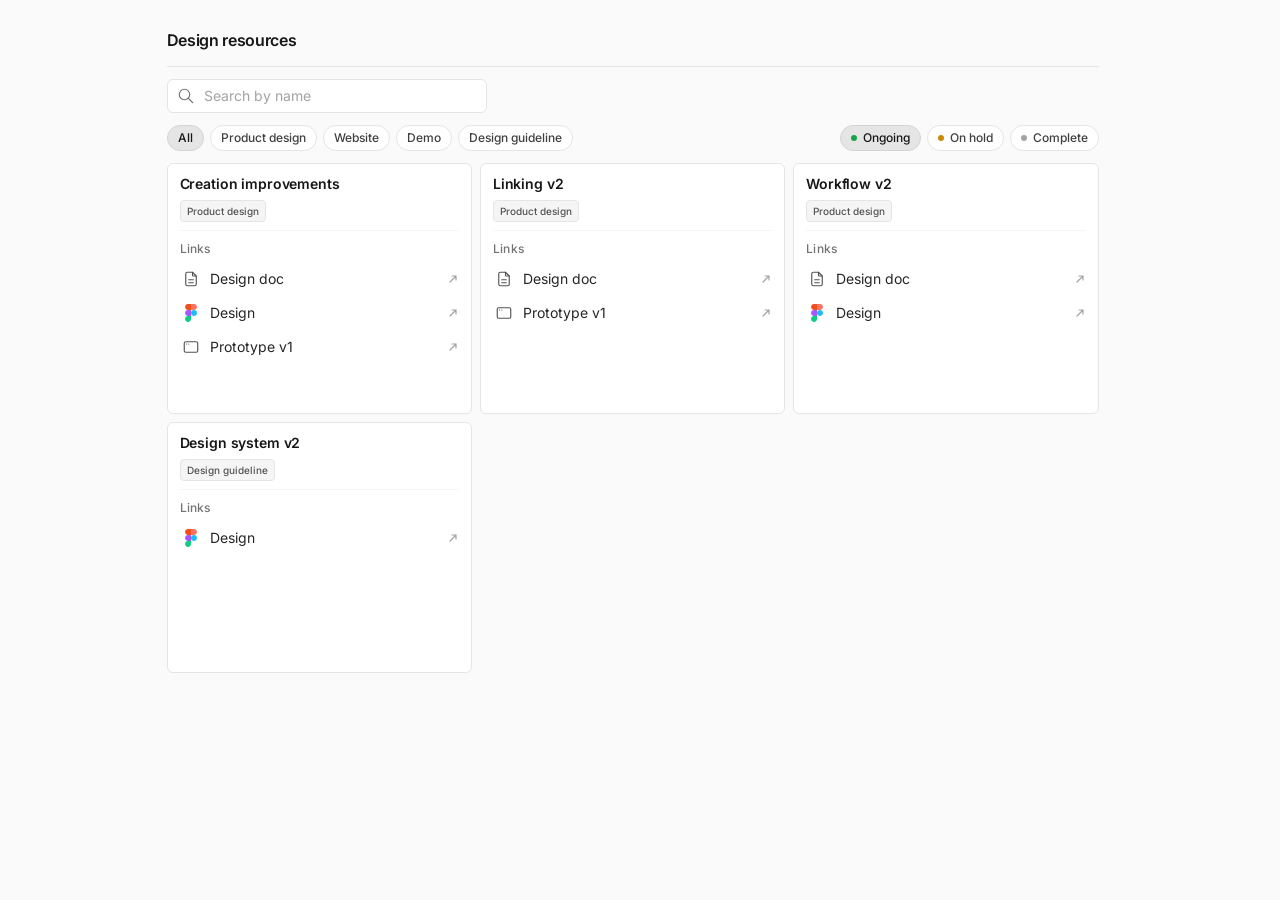
==== index.html @ 4260d7db "Add files via upload" ====
<!DOCTYPE html>
<html lang="en">
  <head>
    <meta charset="utf-8" />
    <meta name="viewport" content="width=device-width, initial-scale=1.0" />
    <title>Design resources</title>
    <link rel="preconnect" href="https://fonts.googleapis.com" />
    <link rel="preconnect" href="https://fonts.gstatic.com" crossorigin />
    <link
      href="https://fonts.googleapis.com/css2?family=Inter:wght@400;500;600&display=swap"
      rel="stylesheet"
    />
    <link rel="stylesheet" href="tokens.css" />
  </head>
  <body>
    <main class="resources-page">
      <header class="resources-header">
        <h1>Design resources</h1>
      </header>

      <div id="resource-search-wrap" class="resource-search-wrap" hidden>
        <div class="resource-search-field" role="search">
          <span class="resource-search-icon" aria-hidden="true">
            <img
              src="assets/search.svg"
              alt=""
              width="18"
              height="18"
              decoding="async"
            />
          </span>
          <input
            id="resource-search"
            class="resource-search-input"
            type="search"
            placeholder="Search by name"
            autocomplete="off"
            enterkeyhint="search"
            aria-label="Search by name"
          />
        </div>
      </div>

      <div class="resources-toolbar">
        <div
          id="quick-filters"
          class="resource-quick-filters"
          role="toolbar"
          aria-label="Filter by tag"
          hidden
        ></div>
        <div
          id="view-filters"
          class="resource-view-filters"
          role="toolbar"
          aria-label="View filter"
          hidden
        ></div>
      </div>

      <div id="grid" class="resource-grid" aria-live="polite"></div>
      <p id="empty" class="resources-empty" hidden>No resources in data file yet.</p>
      <p id="empty-filter" class="resources-empty" hidden>No resources match this filter.</p>
      <p id="err" class="resources-err" hidden></p>
    </main>

    <!-- Same shape as data/links.json; used when the page is opened via file:// (fetch to JSON is blocked). Keep in sync when editing the file. -->
    <script type="application/json" id="fallback-links">
{
  "resources": [
    {
      "name": "Homepage redesign",
      "tag": "product-design",
      "view": "on-hold",
      "links": [
        {
          "label": "Inspiration",
          "href": "https://www.figma.com/board/WPGRhJR5JVvFm6p3TvDFmA/Homepage-redesign?node-id=0-1&p=f&t=IoSSAjPGUx0lSSe9-0"
        },
        {
          "label": "Design",
          "href": "https://www.figma.com/design/GAWVOEH6sehUsTHfCfNDpU/Homepage-redesign?t=IoSSAjPGUx0lSSe9-0"
        },
        {
          "label": "Prototype v0",
          "href": "https://drive.google.com/file/d/1BAF8KhDZl_5IWZ2QL9JO8zHejgyamKcm/view?usp=sharing"
        }
      ]
    },
    {
      "name": "Onboarding redesign",
      "tag": "product-design",
      "view": "on-hold",
      "links": [
        {
          "label": "Design doc",
          "href": "https://docs.google.com/document/d/1ep5hj3tiMQkr3mcLCYQXeJiurlFkTJES2Kz4IPjt_mE/edit?tab=t.v4n4txp6yev1#heading=h.jhxwtib2pn4n"
        },
        {
          "label": "Clarity recording insights",
          "href": "https://www.figma.com/board/CRPDD4JGa6esvdpUEzXLcI/Onboarding?node-id=53-85&t=ZHStshKgX3DJrRkn-0"
        },
        {
          "label": "Inspiration",
          "href": "https://www.figma.com/board/CRPDD4JGa6esvdpUEzXLcI/Onboarding?node-id=87-417&t=NTDKH1m8DcfjASlJ-0"
        },
        {
          "label": "User personas & goals",
          "href": "https://www.figma.com/board/CRPDD4JGa6esvdpUEzXLcI/Onboarding?node-id=130-85&t=d9yx2H2x2cJq1bWY-0"
        }
      ]
    },
    {
      "name": "Creation improvements",
      "tag": "product-design",
      "links": [
        {
          "label": "Design doc",
          "href": "https://docs.google.com/document/d/1ep5hj3tiMQkr3mcLCYQXeJiurlFkTJES2Kz4IPjt_mE/edit?tab=t.gqfajdvglpc5#heading=h.va9l8ynxk13z"
        },
        {
          "label": "Design",
          "href": "https://www.figma.com/design/TFyzTHUAM3XOqbOU7EnC3d/Creation-improvements?node-id=0-1&p=f&t=yjpMOJLGXFYWvlub-0"
        },
        {
          "label": "Prototype v1",
          "href": "https://drive.google.com/file/d/1Si0c7xK-1jrAhjdYR4jqeRR9EQx9vLI4/view?usp=sharing"
        }
      ]
    },
    {
      "name": "Linking v2",
      "tag": "product-design",
      "links": [
        {
          "label": "Design doc",
          "href": "https://docs.google.com/document/d/1ep5hj3tiMQkr3mcLCYQXeJiurlFkTJES2Kz4IPjt_mE/edit?tab=t.zhesl8fvb1fy"
        },
        {
          "label": "Prototype v1",
          "href": "https://drive.google.com/file/d/1Imyvmd8l11Xgbjx_CxVz3QPyJSB5KmF3/view?usp=sharing"
        }
      ]
    },
    {
      "name": "Workflow v2",
      "tag": "product-design",
      "links": [
        {
          "label": "Design doc",
          "href": "https://docs.google.com/document/d/1ep5hj3tiMQkr3mcLCYQXeJiurlFkTJES2Kz4IPjt_mE/edit?tab=t.9l56mtk56zoh#heading=h.a7e0eis4a3ps"
        },
        {
          "label": "Design",
          "href": "https://www.figma.com/design/8ufFWdmZH5UtOGQsQshhQ8/Workflow_v2?node-id=442-44501&p=f&t=so8jbto03PakPUNu-0"
        }
      ]
    },
    {
      "name": "Design system v2",
      "tag": "design-guideline",
      "links": [
        {
          "label": "Design",
          "href": "https://www.figma.com/design/fbeJw3rPQLq14eTt3NGfI9/Muir-Design-system_v2?node-id=0-1&p=f&t=Ym087odmeCtdCGT6-0"
        }
      ]
    },
    {
      "name": "Website design system",
      "tags": ["design-guideline", "website"],
      "view": "complete",
      "links": [
        {
          "label": "Design",
          "href": "https://www.figma.com/design/m5XskbydT4HR58OdwDSs4e/Website-design-system?t=so8jbto03PakPUNu-0"
        }
      ]
    },
    {
      "name": "Website revamp",
      "tag": "website",
      "view": "complete",
      "links": [
        {
          "label": "Board",
          "href": "https://www.figma.com/board/oCE87knLr4OmLIeWO4GogT/Editing-feature-redesign_Whiteboard?node-id=0-1&p=f&t=so8jbto03PakPUNu-0"
        }
      ]
    },
    {
      "name": "Tariff landing page",
      "tag": "website",
      "view": "complete",
      "links": [
        {
          "label": "Design",
          "href": "https://www.figma.com/design/iotC2Rnxs7PGqPGrMBqwxi/Tariff-landing-page?t=so8jbto03PakPUNu-0"
        }
      ]
    },
    {
      "name": "Cost landing page",
      "tag": "website",
      "view": "complete",
      "links": [
        {
          "label": "Design doc",
          "href": "https://docs.google.com/document/d/1E4Okkc2x21LV1vKPIiXa5G9AdENEXAiEFhicgtlJYgk/edit?tab=t.0"
        },
        {
          "label": "Design",
          "href": "https://www.figma.com/design/gqpk5LXnGDwBq81qrUJtlu/Cost-landing-page?node-id=0-1&p=f&t=so8jbto03PakPUNu-0"
        }
      ]
    },
    {
      "name": "Public product model landing page",
      "tag": "website",
      "view": "complete",
      "links": [
        {
          "label": "Board",
          "href": "https://www.figma.com/board/oCE87knLr4OmLIeWO4GogT/Editing-feature-redesign_Whiteboard?node-id=0-1&p=f&t=so8jbto03PakPUNu-0"
        }
      ]
    },
    {
      "name": "Listing",
      "tag": "product-design",
      "view": "complete",
      "links": [
        {
          "label": "Design",
          "href": "https://www.figma.com/design/LvsgGwq2siSihGj2TXwzN0/Listing?node-id=931-3&p=f&t=so8jbto03PakPUNu-0"
        }
      ]
    },
    {
      "name": "Bom import v1",
      "tag": "product-design",
      "view": "complete",
      "links": [
        {
          "label": "Design",
          "href": "https://www.figma.com/design/VZL7SmMMVnGBJnlivUoXMl/Bom-import_v1?node-id=385-36909&p=f&t=so8jbto03PakPUNu-0"
        }
      ]
    },
    {
      "name": "Editing redesign v1",
      "tag": "product-design",
      "view": "complete",
      "links": [
        {
          "label": "User flow",
          "href": "https://www.figma.com/board/oCE87knLr4OmLIeWO4GogT/Editing-feature-redesign_Whiteboard?node-id=0-1&p=f&t=so8jbto03PakPUNu-0"
        }
      ]
    },
    {
      "name": "AWS climate week demo",
      "tag": "demo",
      "view": "complete",
      "links": [
        {
          "label": "Demo",
          "href": "https://drive.google.com/file/d/1S-1e2jHPtjKtqLByapTzcCzu1nZtcj-H/view?usp=sharing"
        }
      ]
    }
  ]
}
    </script>

    <script>
      (function () {
        var TAG_FILTERS = [
          { id: "all", label: "All" },
          { id: "product-design", label: "Product design" },
          { id: "website", label: "Website" },
          { id: "demo", label: "Demo" },
          { id: "design-guideline", label: "Design guideline" },
        ];

        var VIEW_OPTIONS = [
          {
            id: "ongoing",
            label: "Ongoing",
            dotClass: "resource-view-filter-dot--ongoing",
          },
          {
            id: "on-hold",
            label: "On hold",
            dotClass: "resource-view-filter-dot--on-hold",
          },
          {
            id: "complete",
            label: "Complete",
            dotClass: "resource-view-filter-dot--complete",
          },
        ];

        var grid = document.getElementById("grid");
        var emptyEl = document.getElementById("empty");
        var emptyFilterEl = document.getElementById("empty-filter");
        var errEl = document.getElementById("err");
        var quickFiltersEl = document.getElementById("quick-filters");
        var viewFiltersEl = document.getElementById("view-filters");
        var searchWrapEl = document.getElementById("resource-search-wrap");
        var searchInputEl = document.getElementById("resource-search");

        var allResources = [];
        var activeFilterId = "all";
        var activeViewId = "ongoing";
        var searchQuery = "";

        function getResourceTags(item) {
          var tags = item && item.tags;
          if (tags && Array.isArray(tags)) {
            var out = [];
            tags.forEach(function (t) {
              if (typeof t === "string" && t.trim()) out.push(t.trim());
            });
            if (out.length) return out;
          }
          var single = item && item.tag;
          if (typeof single === "string" && single.trim()) return [single.trim()];
          return ["product-design"];
        }

        function itemMatchesFilter(item) {
          if (activeFilterId === "all") return true;
          var ids = getResourceTags(item);
          for (var i = 0; i < ids.length; i++) {
            if (ids[i] === activeFilterId) return true;
          }
          return false;
        }

        function getResourceView(item) {
          var v = item && item.view;
          if (typeof v !== "string" || !v.trim()) return "ongoing";
          v = v.trim();
          if (v === "complete" || v === "archived") return "complete";
          if (v === "on-hold" || v.toLowerCase() === "on hold") return "on-hold";
          return "ongoing";
        }

        function itemMatchesViewFilter(item) {
          if (activeViewId === "all") return true;
          return getResourceView(item) === activeViewId;
        }

        function itemMatchesSearch(item) {
          var q = searchQuery.trim().toLowerCase();
          if (!q) return true;
          return resourceName(item).toLowerCase().indexOf(q) !== -1;
        }

        function getFilteredList() {
          return allResources.filter(function (item) {
            return (
              itemMatchesFilter(item) &&
              itemMatchesViewFilter(item) &&
              itemMatchesSearch(item)
            );
          });
        }

        function tagLabel(tagId) {
          for (var i = 0; i < TAG_FILTERS.length; i++) {
            if (TAG_FILTERS[i].id === tagId) return TAG_FILTERS[i].label;
          }
          return tagId;
        }

        function renderCardTags(item) {
          var ids = getResourceTags(item);
          var wrap = document.createElement("div");
          wrap.className = "resource-card__tags";
          wrap.setAttribute("aria-label", "Tags");
          ids.forEach(function (id) {
            var span = document.createElement("span");
            span.className = "resource-card__tag";
            span.textContent = tagLabel(id);
            wrap.appendChild(span);
          });
          return wrap;
        }

        function renderQuickFilters() {
          quickFiltersEl.innerHTML = "";
          quickFiltersEl.hidden = !allResources.length;
          if (!allResources.length) return;

          TAG_FILTERS.forEach(function (def) {
            var btn = document.createElement("button");
            btn.type = "button";
            btn.className = "resource-filter-chip";
            btn.textContent = def.label;
            btn.setAttribute(
              "aria-pressed",
              String(def.id === activeFilterId)
            );
            btn.dataset.filterId = def.id;

            btn.addEventListener("click", function () {
              activeFilterId = def.id;
              renderQuickFilters();
              renderGrid();
            });

            quickFiltersEl.appendChild(btn);
          });
        }

        function renderViewFilters() {
          viewFiltersEl.innerHTML = "";
          viewFiltersEl.hidden = !allResources.length;
          if (!allResources.length) return;

          VIEW_OPTIONS.forEach(function (def) {
            var btn = document.createElement("button");
            btn.type = "button";
            btn.className = "resource-view-filter-chip";
            btn.setAttribute(
              "aria-pressed",
              String(activeViewId !== "all" && def.id === activeViewId)
            );
            btn.dataset.viewId = def.id;

            var dot = document.createElement("span");
            dot.className =
              "resource-view-filter-dot " + def.dotClass;
            dot.setAttribute("aria-hidden", "true");
            btn.appendChild(dot);

            var labelEl = document.createElement("span");
            labelEl.textContent = def.label;
            btn.appendChild(labelEl);

            btn.addEventListener("click", function () {
              if (activeViewId === def.id) {
                activeViewId = "all";
              } else {
                activeViewId = def.id;
              }
              renderViewFilters();
              renderGrid();
            });

            viewFiltersEl.appendChild(btn);
          });
        }

        function resourceName(item) {
          if (item && typeof item.name === "string" && item.name.trim()) return item.name.trim();
          if (item && typeof item.title === "string" && item.title.trim()) return item.title.trim();
          return "Untitled";
        }

        function linkHrefPointsToHtml(href) {
          if (!href || typeof href !== "string") return false;
          var path = href.trim().split("#")[0].split("?")[0];
          return /\.html?$/i.test(path);
        }

        function linkUsesAppWindowIcon(href) {
          if (!href || typeof href !== "string") return false;
          var h = href.trim();
          if (linkHrefPointsToHtml(href)) return true;
          if (/drive\.google\.com/i.test(h)) return true;
          return false;
        }

        function linkUsesGoogleDocsIcon(href) {
          if (!href || typeof href !== "string") return false;
          return /docs\.google\.com/i.test(href.trim());
        }

        function renderLinks(item) {
          var links = item && item.links;
          if (!links || !Array.isArray(links) || !links.length) return null;
          var wrap = document.createElement("div");
          wrap.className = "resource-card__links";
          var count = 0;
          links.forEach(function (link) {
            if (!link || typeof link.href !== "string" || !link.href.trim()) return;
            var href = link.href.trim();
            var label =
              link.label && typeof link.label === "string" && link.label.trim()
                ? link.label.trim()
                : "Link";

            var a = document.createElement("a");
            a.className = "resource-card__link";
            a.href = href;
            a.target = "_blank";
            a.rel = "noopener noreferrer";

            var iconWrap = document.createElement("span");
            iconWrap.className = "resource-card__link-icon";
            var iconImg = document.createElement("img");
            iconImg.alt = "";
            iconImg.decoding = "async";
            if (linkUsesGoogleDocsIcon(href)) {
              iconImg.src = "assets/file-description.svg";
            } else if (linkUsesAppWindowIcon(href)) {
              iconImg.src = "assets/app-window.svg";
            } else {
              iconImg.src = "assets/figma-symbol.svg";
            }
            iconWrap.appendChild(iconImg);

            var labelEl = document.createElement("span");
            labelEl.className = "resource-card__link-text";
            labelEl.textContent = label;

            var external = document.createElement("span");
            external.className = "resource-card__link-external";
            external.setAttribute("aria-hidden", "true");
            external.innerHTML =
              '<svg xmlns="http://www.w3.org/2000/svg" viewBox="0 0 12 12" width="12" height="12" fill="none" focusable="false"><path d="M3 9 9 3M9 3H5M9 3v4" stroke="currentColor" stroke-width="1.2" stroke-linecap="round" stroke-linejoin="round"/></svg>';

            a.appendChild(iconWrap);
            a.appendChild(labelEl);
            a.appendChild(external);
            wrap.appendChild(a);
            count += 1;
          });
          if (!count) return null;
          var sectionTitle = document.createElement("h3");
          sectionTitle.className = "resource-card__links-title";
          sectionTitle.textContent = "Links";
          wrap.insertBefore(sectionTitle, wrap.firstChild);
          return wrap;
        }

        function appendHighlightedTitle(el, text, query) {
          el.textContent = "";
          var q = typeof query === "string" ? query.trim() : "";
          if (!q) {
            el.textContent = text;
            return;
          }
          var lowerText = text.toLowerCase();
          var lowerQ = q.toLowerCase();
          var start = 0;
          var idx;
          var found = false;
          while ((idx = lowerText.indexOf(lowerQ, start)) !== -1) {
            found = true;
            if (idx > start) {
              el.appendChild(document.createTextNode(text.slice(start, idx)));
            }
            var mark = document.createElement("mark");
            mark.className = "resource-card__title-highlight";
            mark.textContent = text.slice(idx, idx + q.length);
            el.appendChild(mark);
            start = idx + q.length;
          }
          if (found) {
            if (start < text.length) {
              el.appendChild(document.createTextNode(text.slice(start)));
            }
          } else {
            el.textContent = text;
          }
        }

        function renderCard(item) {
          var card = document.createElement("article");
          card.className = "resource-card";
          var h2 = document.createElement("h2");
          h2.className = "resource-card__title";
          appendHighlightedTitle(h2, resourceName(item), searchQuery);
          card.appendChild(h2);
          card.appendChild(renderCardTags(item));
          var slot = document.createElement("div");
          slot.className = "resource-card__link-slot";
          var linksEl = renderLinks(item);
          if (linksEl) {
            var divider = document.createElement("hr");
            divider.className = "resource-card__divider";
            divider.setAttribute("aria-hidden", "true");
            slot.appendChild(divider);
            slot.appendChild(linksEl);
          } else {
            var placeholder = document.createElement("div");
            placeholder.className = "resource-card__link-slot-placeholder";
            placeholder.setAttribute("aria-hidden", "true");
            slot.appendChild(placeholder);
          }
          card.appendChild(slot);
          return card;
        }

        function renderGrid() {
          grid.innerHTML = "";
          errEl.hidden = true;
          emptyEl.hidden = true;
          emptyFilterEl.hidden = true;

          if (!allResources.length) {
            emptyEl.hidden = false;
            quickFiltersEl.hidden = true;
            quickFiltersEl.innerHTML = "";
            viewFiltersEl.hidden = true;
            viewFiltersEl.innerHTML = "";
            searchWrapEl.hidden = true;
            return;
          }

          searchWrapEl.hidden = false;

          var list = getFilteredList();
          if (!list.length) {
            emptyFilterEl.hidden = false;
            return;
          }

          list.forEach(function (item) {
            grid.appendChild(renderCard(item));
          });
        }

        function run(data) {
          allResources =
            data && Array.isArray(data.resources) ? data.resources : [];
          activeFilterId = "all";
          activeViewId = "ongoing";
          searchQuery = "";
          searchInputEl.value = "";
          renderQuickFilters();
          renderViewFilters();
          renderGrid();
        }

        function tryFallback() {
          var node = document.getElementById("fallback-links");
          if (!node || !node.textContent) return null;
          try {
            return JSON.parse(node.textContent);
          } catch (e) {
            return null;
          }
        }

        fetch("data/links.json")
          .then(function (r) {
            if (!r.ok) throw new Error("HTTP " + r.status);
            return r.json();
          })
          .then(function (data) {
            run(data);
          })
          .catch(function () {
            var fb = tryFallback();
            if (fb) {
              run(fb);
              return;
            }
            grid.innerHTML = "";
            emptyEl.hidden = true;
            emptyFilterEl.hidden = true;
            quickFiltersEl.hidden = true;
            quickFiltersEl.innerHTML = "";
            viewFiltersEl.hidden = true;
            viewFiltersEl.innerHTML = "";
            searchWrapEl.hidden = true;
            errEl.hidden = false;
            errEl.textContent =
              "Could not load data/links.json. If you opened this file directly from disk, use a local server (python3 -m http.server) or push to GitHub Pages.";
          });

        searchInputEl.addEventListener("input", function () {
          searchQuery = searchInputEl.value;
          renderGrid();
        });
      })();
    </script>
  </body>
</html>
---- tokens.css ----
/**
 * Design tokens: Tailwind CSS default palette as CSS variables + resources page layout.
 * @see https://tailwindcss.com/docs/colors
 */

:root {
  --color-inherit: inherit;
  --color-current: currentColor;
  --color-transparent: transparent;
  --color-white: #ffffff;
  --color-black: #000000;

  /* Neutral — https://tailwindcss.com/docs/colors#neutral */
  --color-neutral-50: #fafafa;
  --color-neutral-100: #f5f5f5;
  --color-neutral-200: #e5e5e5;
  --color-neutral-300: #d4d4d4;
  --color-neutral-400: #a3a3a3;
  --color-neutral-500: #737373;
  --color-neutral-600: #525252;
  --color-neutral-700: #404040;
  --color-neutral-800: #262626;
  --color-neutral-900: #171717;
  --color-neutral-950: #0a0a0a;

  /* Rose — https://tailwindcss.com/docs/colors#rose */
  --color-rose-50: #fff1f2;
  --color-rose-100: #ffe4e6;
  --color-rose-200: #fecdd3;
  --color-rose-500: #f43f5e;
  --color-rose-600: #e11d48;

  /* —— Typography (font-size / line-height, px) —— */
  --type-h1-font-size: 30px;
  --type-h1-line-height: 36px;
  --type-h2-font-size: 24px;
  --type-h2-line-height: 32px;
  --type-h3-font-size: 20px;
  --type-h3-line-height: 28px;
  --type-h4-font-size: 18px;
  --type-h4-line-height: 28px;
  --type-h5-font-size: 16px;
  --type-h5-line-height: 24px;
  --type-h6-font-size: 14px;
  --type-h6-line-height: 20px;
  --type-h7-font-size: 12px;
  --type-h7-line-height: 16px;

  --type-text-xl-font-size: 20px;
  --type-text-xl-line-height: 28px;
  --type-text-lg-font-size: 18px;
  --type-text-lg-line-height: 28px;
  --type-text-md-font-size: 16px;
  --type-text-md-line-height: 24px;
  --type-text-sm-font-size: 14px;
  --type-text-sm-line-height: 20px;
  --type-text-xs-font-size: 12px;
  --type-text-xs-line-height: 16px;
  --type-text-xxs-font-size: 10px;
  --type-text-xxs-line-height: 16px;

  /* Heading & text weights */
  --type-heading-font-weight: 600;
  --type-heading-subtle-font-weight: 500;
  --type-text-font-weight: 400;
  --type-text-strong-font-weight: 500;
}

/* —— Resources page —— */

*,
*::before,
*::after {
  box-sizing: border-box;
}

html {
  font-size: 14px;
  -webkit-font-smoothing: antialiased;
  /* Keeps content width stable when the vertical scrollbar shows or hides */
  scrollbar-gutter: stable;
}

body {
  margin: 0;
  font-size: 14px;
  font-weight: var(--type-text-font-weight);
  font-family:
    "Inter",
    ui-sans-serif,
    system-ui,
    -apple-system,
    "Segoe UI",
    Roboto,
    sans-serif;
  color: var(--color-neutral-900);
  background: var(--color-neutral-50);
  line-height: 1.35;
}

.resources-page {
  max-width: 960px;
  margin: 0 auto;
  padding: 28px 14px 24px;
}

.resources-header {
  margin-bottom: 12px;
  padding-bottom: 10px;
  border-bottom: 1px solid var(--color-neutral-200);
}

.resources-header h1 {
  margin: 0 0 4px;
  font-size: var(--type-text-md-font-size);
  line-height: var(--type-text-md-line-height);
  font-weight: var(--type-heading-font-weight);
  letter-spacing: -0.02em;
}

.resource-search-wrap {
  margin-bottom: 12px;
}

.resource-search-field {
  position: relative;
  display: flex;
  align-items: center;
  flex: 1 1 auto;
  min-width: 0;
  max-width: 320px;
}

.resource-search-icon {
  position: absolute;
  left: 10px;
  top: 50%;
  transform: translateY(-50%);
  display: flex;
  align-items: center;
  justify-content: center;
  width: 18px;
  height: 18px;
  pointer-events: none;
  line-height: 0;
}

.resource-search-icon img {
  display: block;
  width: 18px;
  height: 18px;
}

.resource-search-input {
  width: 100%;
  margin: 0;
  font: inherit;
  border: 1px solid var(--color-neutral-200);
  border-radius: 6px;
  padding: 6px 10px 6px 36px;
  font-size: var(--type-text-sm-font-size);
  line-height: var(--type-text-sm-line-height);
  color: var(--color-neutral-900);
  background: var(--color-white);
}

.resource-search-input::placeholder {
  color: var(--color-neutral-400);
}

.resource-search-input:hover {
  border-color: var(--color-neutral-300);
}

.resource-search-input:focus {
  outline: none;
  border-color: var(--color-neutral-400);
  box-shadow: 0 0 0 2px var(--color-neutral-100);
}

.resources-toolbar {
  display: flex;
  flex-wrap: wrap;
  align-items: center;
  justify-content: space-between;
  gap: 10px 16px;
  margin-bottom: 12px;
}

.resource-quick-filters {
  display: flex;
  flex-wrap: wrap;
  gap: 6px;
  flex: 1 1 auto;
  min-width: 0;
}

.resource-view-filters {
  display: flex;
  flex-wrap: wrap;
  gap: 6px;
  flex-shrink: 0;
  align-items: center;
}

.resource-view-filter-chip {
  appearance: none;
  margin: 0;
  font: inherit;
  cursor: pointer;
  display: inline-flex;
  align-items: center;
  gap: 6px;
  border: 1px solid var(--color-neutral-200);
  background: var(--color-white);
  color: var(--color-neutral-700);
  border-radius: 999px;
  padding: 4px 10px;
  font-size: var(--type-text-xs-font-size);
  line-height: var(--type-text-xs-line-height);
  font-weight: var(--type-text-strong-font-weight);
}

.resource-view-filter-chip:hover {
  background: var(--color-neutral-50);
}

.resource-view-filter-chip[aria-pressed="true"] {
  background: var(--color-neutral-200);
  color: var(--color-neutral-900);
  border-color: var(--color-neutral-300);
}

.resource-view-filter-chip:focus-visible {
  outline: 2px solid var(--color-neutral-300);
  outline-offset: 0;
}

.resource-view-filter-dot {
  width: 6px;
  height: 6px;
  border-radius: 50%;
  flex-shrink: 0;
}

.resource-view-filter-dot--ongoing {
  background: #16a34a;
}

.resource-view-filter-dot--on-hold {
  background: #ca8a04;
}

.resource-view-filter-dot--complete {
  background: var(--color-neutral-400);
}

.resource-filter-chip {
  appearance: none;
  margin: 0;
  font: inherit;
  cursor: pointer;
  border: 1px solid var(--color-neutral-200);
  background: var(--color-white);
  color: var(--color-neutral-700);
  border-radius: 999px;
  padding: 4px 10px;
  font-size: var(--type-text-xs-font-size);
  line-height: var(--type-text-xs-line-height);
  font-weight: var(--type-text-strong-font-weight);
}

.resource-filter-chip:hover {
  background: var(--color-neutral-50);
}

.resource-filter-chip[aria-pressed="true"] {
  background: var(--color-neutral-200);
  color: var(--color-neutral-900);
  border-color: var(--color-neutral-300);
}

.resource-filter-chip:focus-visible {
  outline: 2px solid var(--color-neutral-300);
  outline-offset: 0;
}

.resource-grid {
  display: grid;
  grid-template-columns: repeat(auto-fill, minmax(260px, 1fr));
  gap: 8px;
  align-items: stretch;
}

.resource-card {
  display: flex;
  flex-direction: column;
  height: 100%;
  min-height: 0;
  background: var(--color-white);
  border: 1px solid var(--color-neutral-200);
  border-radius: 6px;
  padding: 10px 12px;
  min-width: 0;
}

/* Reserve ~4 link rows + “Links” heading (+ divider) so cards align; grows with tallest card in row */
.resource-card__link-slot {
  flex: 1 1 auto;
  display: flex;
  flex-direction: column;
  min-height: calc(
    8px + 1px + 10px + var(--type-text-xs-line-height) + 2px + (4 * (8px + var(--type-text-sm-line-height))) + (4 * 6px)
  );
  margin-top: 8px;
}

.resource-card__link-slot-placeholder {
  flex: 1;
  min-height: 0;
}

.resource-card__link-slot > .resource-card__divider {
  margin-top: 0;
}

.resource-card__link-slot > .resource-card__links {
  margin-top: 10px;
}

.resource-card__title {
  margin: 0;
  font-size: var(--type-text-sm-font-size);
  line-height: var(--type-text-sm-line-height);
  font-weight: var(--type-heading-font-weight);
  letter-spacing: -0.01em;
}

.resource-card__title-highlight {
  background: var(--color-neutral-200);
  color: inherit;
  font-weight: inherit;
  font-size: inherit;
  line-height: inherit;
  letter-spacing: inherit;
  padding: 0 2px;
  margin: 0 -1px;
  border-radius: 3px;
  box-decoration-break: clone;
  -webkit-box-decoration-break: clone;
}

.resource-card__tags {
  display: flex;
  flex-wrap: wrap;
  gap: 4px;
  margin-top: 6px;
}

.resource-card__tag {
  font-size: var(--type-text-xxs-font-size);
  line-height: var(--type-text-xxs-line-height);
  font-weight: var(--type-text-strong-font-weight);
  color: var(--color-neutral-600);
  background: var(--color-neutral-100);
  border: 1px solid var(--color-neutral-200);
  border-radius: 4px;
  padding: 2px 6px;
}

.resource-card__divider {
  border: 0;
  border-top: 1px solid var(--color-neutral-100);
  margin: 8px 0 0;
}

.resource-card__links {
  flex: 1 1 auto;
  display: flex;
  flex-direction: column;
  gap: 6px;
  margin-top: 10px;
  min-width: 0;
}

.resource-card__links-title {
  margin: 0 0 2px;
  font-size: var(--type-text-xs-font-size);
  line-height: var(--type-text-xs-line-height);
  font-weight: var(--type-text-strong-font-weight);
  letter-spacing: 0.02em;
  color: var(--color-neutral-500);
}

.resource-card__link {
  display: flex;
  align-items: center;
  gap: 8px;
  text-decoration: none;
  color: var(--color-neutral-800);
  font-size: var(--type-text-sm-font-size);
  line-height: var(--type-text-sm-line-height);
  font-weight: var(--type-text-font-weight);
  border-radius: 4px;
  margin: 0 -4px;
  padding: 4px;
}

.resource-card__link:hover {
  color: var(--color-neutral-900);
  background: var(--color-neutral-50);
}

.resource-card__link:focus-visible {
  outline: 2px solid var(--color-neutral-300);
  outline-offset: 0;
}

/* Fixed slot so labels align regardless of icon aspect ratio */
.resource-card__link-icon {
  flex-shrink: 0;
  width: 22px;
  height: 18px;
  display: flex;
  align-items: center;
  justify-content: center;
  line-height: 0;
}

.resource-card__link-icon img {
  display: block;
  max-width: 22px;
  max-height: 18px;
  width: auto;
  height: auto;
  object-fit: contain;
}

.resource-card__link-text {
  flex: 1;
  min-width: 0;
}

.resource-card__link-external {
  flex-shrink: 0;
  display: flex;
  align-items: center;
  color: var(--color-neutral-400);
}

.resource-card__link:hover .resource-card__link-external {
  color: var(--color-neutral-500);
}

.resources-empty,
.resources-err {
  margin: 24px 0;
  padding: 16px;
  text-align: center;
  font-size: var(--type-text-sm-font-size);
  line-height: var(--type-text-sm-line-height);
  font-weight: var(--type-text-font-weight);
  color: var(--color-neutral-500);
  border: 1px dashed var(--color-neutral-300);
  border-radius: 6px;
  background: var(--color-white);
}

.resources-err {
  color: var(--color-rose-600);
  border-style: solid;
  border-color: var(--color-rose-200);
  background: var(--color-rose-50);
}
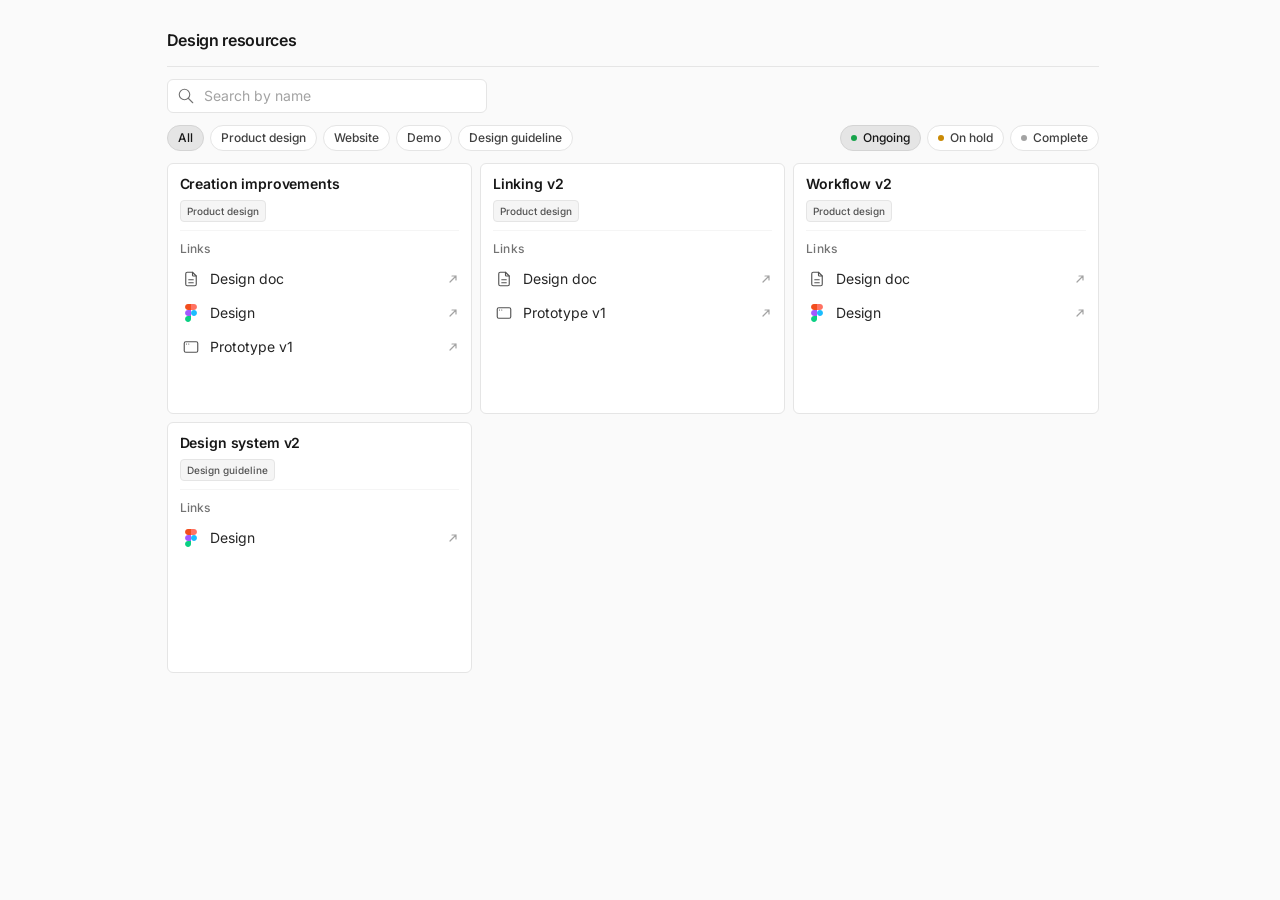
==== commit 05885cc9: "Update index.html" ====
--- a/index.html
+++ b/index.html
@@ -1,4 +1,4 @@
-<!DOCTYPE html>
+<!DOCTYPE html/new>
 <html lang="en">
   <head>
     <meta charset="utf-8" />
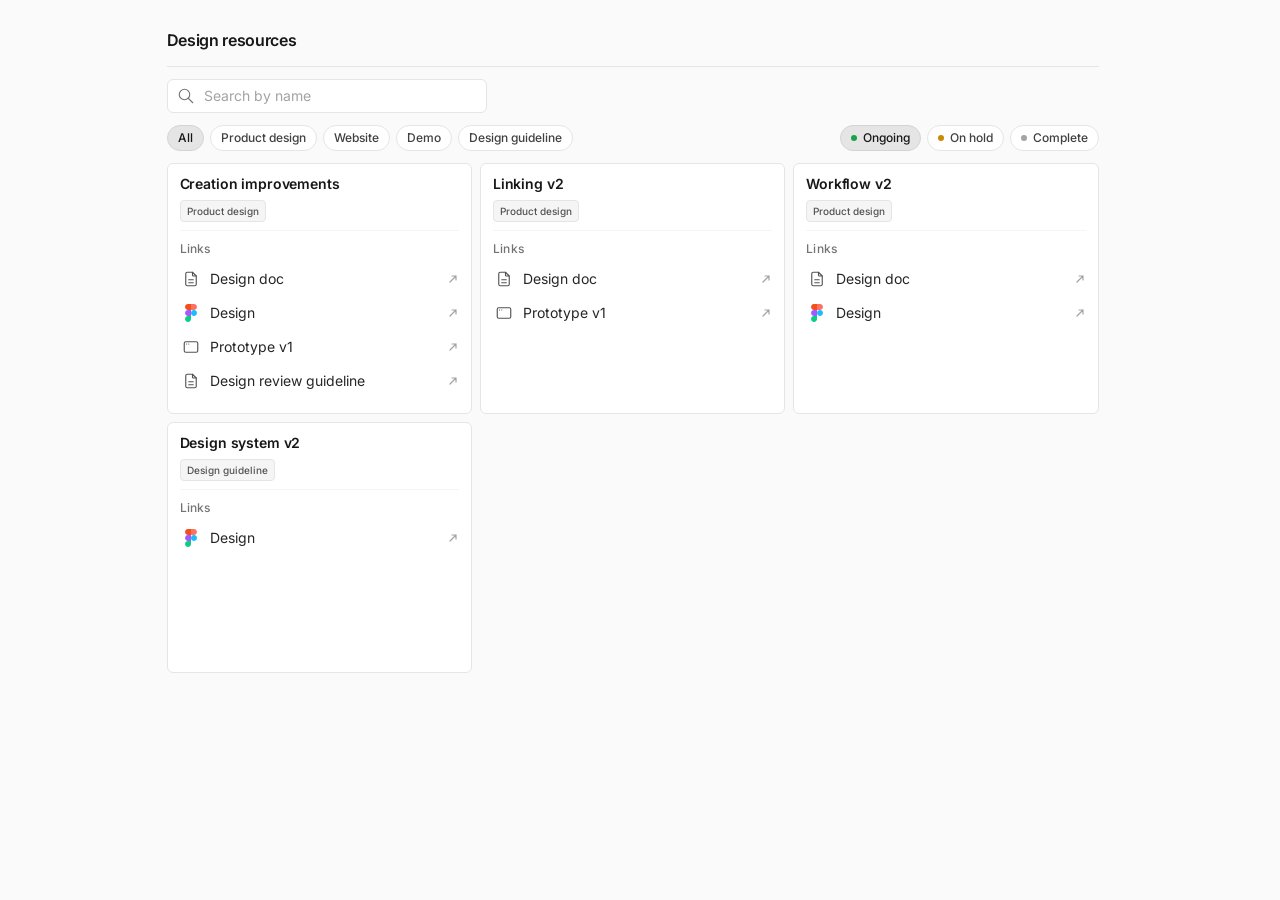
==== commit 147cb5cf: "Update index.html" ====
--- a/index.html
+++ b/index.html
@@ -83,7 +83,7 @@
         },
         {
           "label": "Prototype v0",
-          "href": "https://drive.google.com/file/d/1BAF8KhDZl_5IWZ2QL9JO8zHejgyamKcm/view?usp=sharing"
+          "href": "prototypes/homepage-redesign-prototype-v0.html"
         }
       ]
     },
@@ -124,7 +124,11 @@
         },
         {
           "label": "Prototype v1",
-          "href": "https://drive.google.com/file/d/1Si0c7xK-1jrAhjdYR4jqeRR9EQx9vLI4/view?usp=sharing"
+          "href": "prototypes/Creation improvement-prototype_v1.html"
+        },
+        {
+          "label": "Design review guideline",
+          "href": "https://docs.google.com/document/d/13bdeNi1MA9vCdVCp0r5KeIMT-IwBp_G7b03YZgaM9YA/edit?usp=sharing"
         }
       ]
     },
@@ -138,7 +142,7 @@
         },
         {
           "label": "Prototype v1",
-          "href": "https://drive.google.com/file/d/1Imyvmd8l11Xgbjx_CxVz3QPyJSB5KmF3/view?usp=sharing"
+          "href": "prototypes/Linking_v2-prototype_v1.html"
         }
       ]
     },
@@ -265,7 +269,7 @@
       "links": [
         {
           "label": "Demo",
-          "href": "https://drive.google.com/file/d/1S-1e2jHPtjKtqLByapTzcCzu1nZtcj-H/view?usp=sharing"
+          "href": "prototypes/AWS climate week demo.html"
         }
       ]
     }
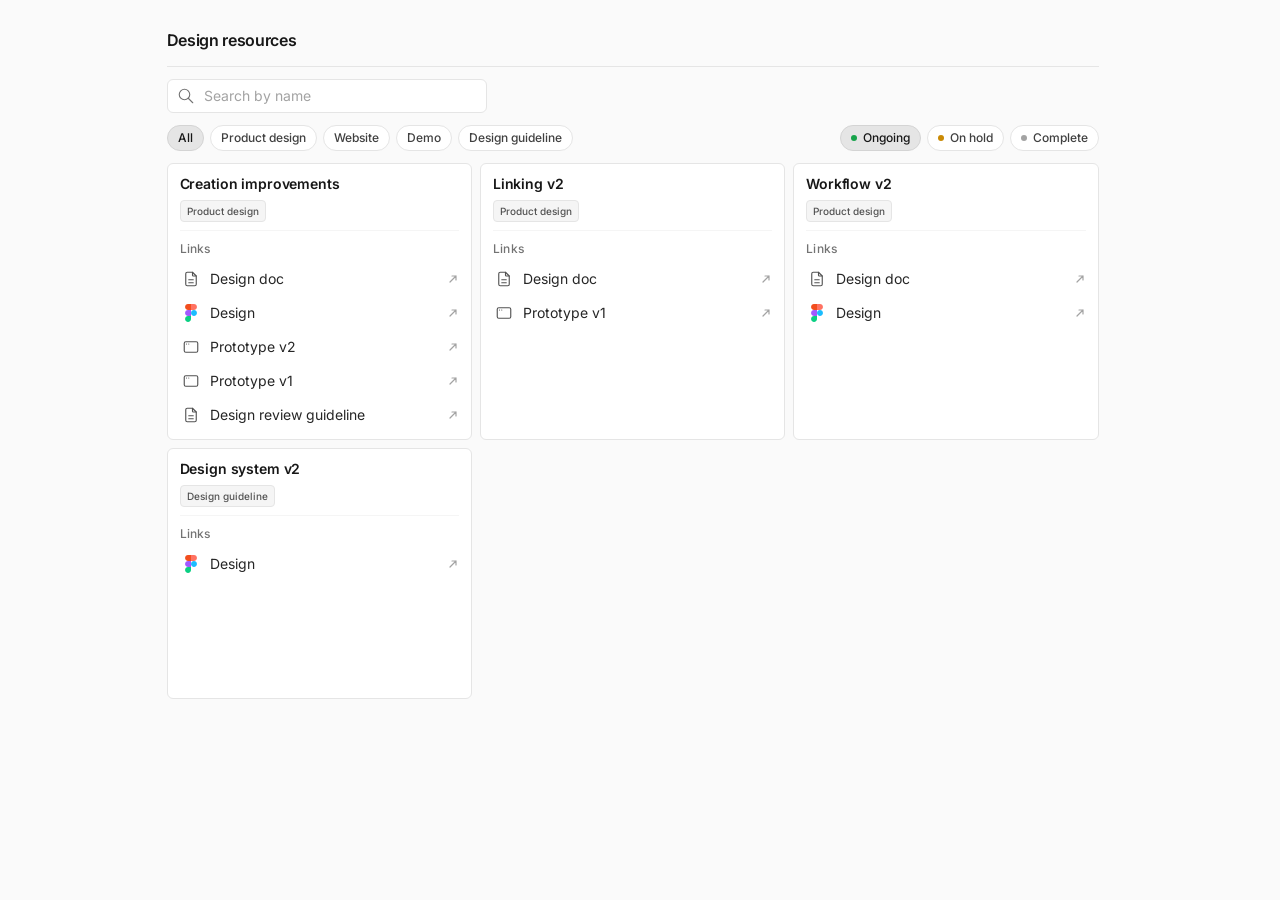
==== commit d4ec8cba: "Update index.html" ====
--- a/index.html
+++ b/index.html
@@ -121,6 +121,10 @@
         {
           "label": "Design",
           "href": "https://www.figma.com/design/TFyzTHUAM3XOqbOU7EnC3d/Creation-improvements?node-id=0-1&p=f&t=yjpMOJLGXFYWvlub-0"
+        },
+        {
+          "label": "Prototype v2",
+          "href": "prototypes/Creation improvement-prototype_v2.html"
         },
         {
           "label": "Prototype v1",
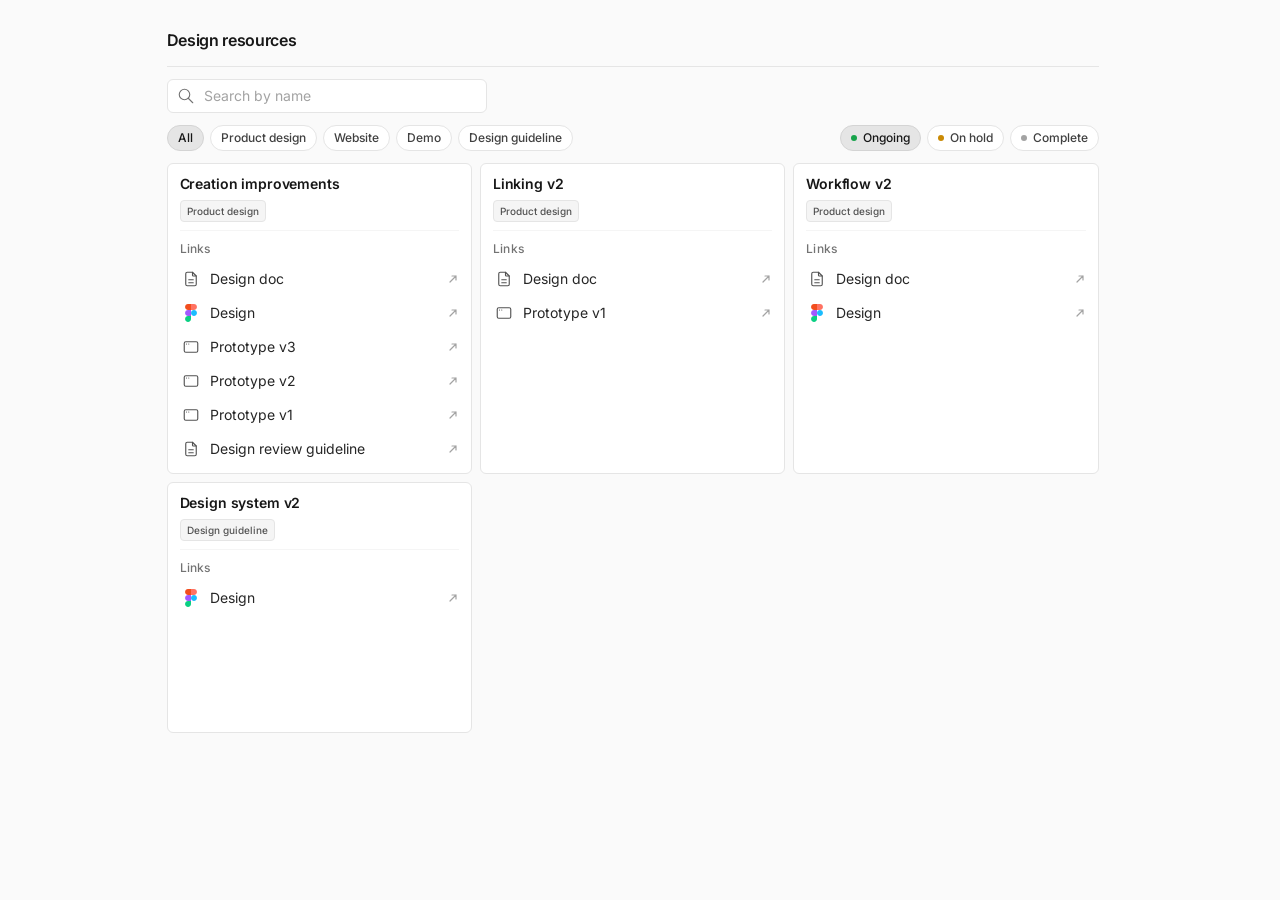
==== commit 7c55defd: "Update index.html" ====
--- a/index.html
+++ b/index.html
@@ -121,6 +121,10 @@
         {
           "label": "Design",
           "href": "https://www.figma.com/design/TFyzTHUAM3XOqbOU7EnC3d/Creation-improvements?node-id=0-1&p=f&t=yjpMOJLGXFYWvlub-0"
+        },
+        {
+          "label": "Prototype v3",
+          "href": "prototypes/Creation improvement-prototype_v3.html"
         },
         {
           "label": "Prototype v2",
